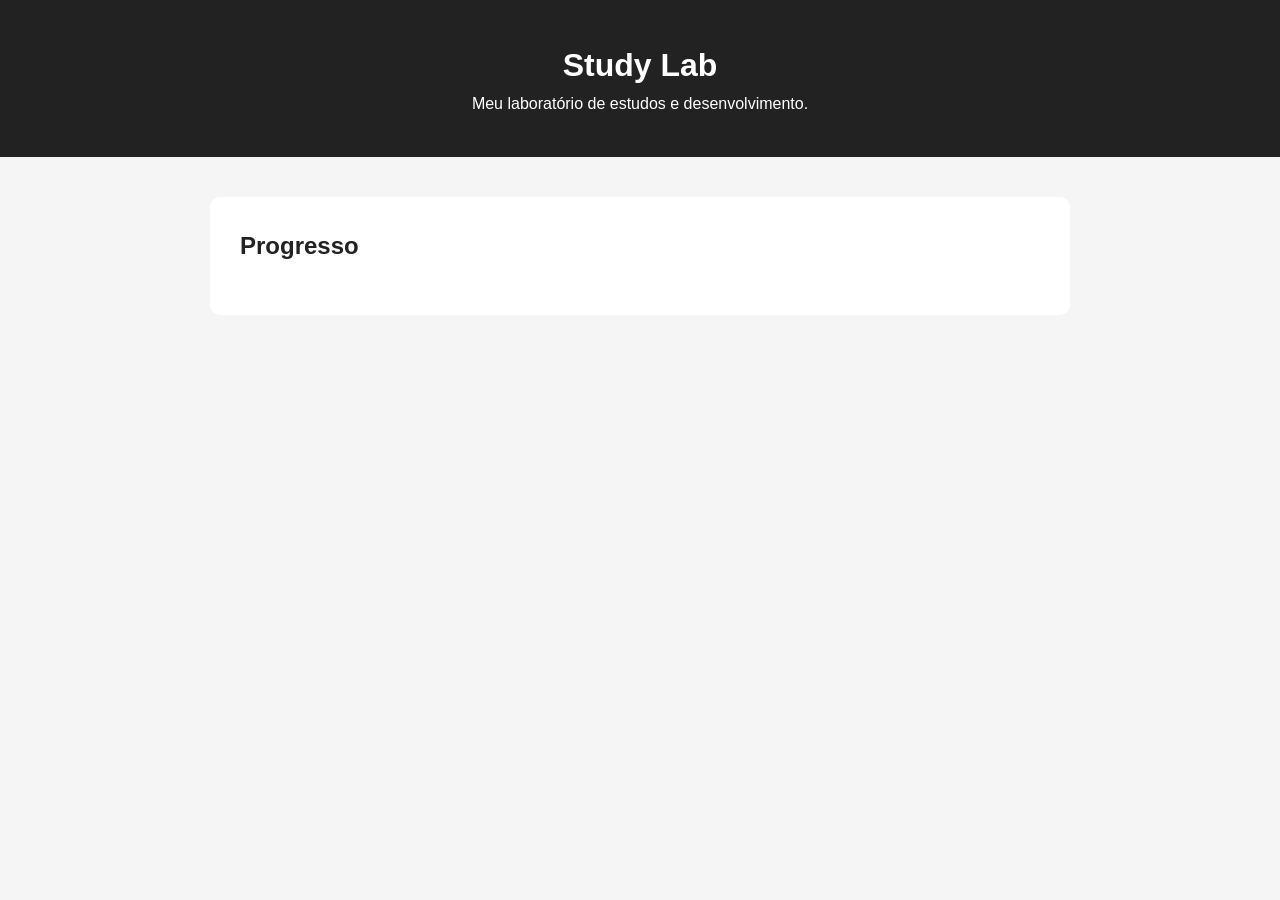
==== site/index.html @ 2f927104 "plano estudo estrutura" ====
<!DOCTYPE html>
<html lang="pt-BR">
<head>
    <meta charset="UTF-8">
    <meta name="viewport" content="width=device-width, initial-scale=1.0">

    <title>Study Lab</title>

    <link rel="stylesheet" href="style.css">
</head>

<body>

    <header>
        <h1>Study Lab</h1>
        <p>Meu laboratório de estudos e desenvolvimento.</p>
    </header>

    <main>

        <section>
            <h2>Progresso</h2>

            <div id="progress-container">
                <!-- O JavaScript vai inserir os dados aqui -->
            </div>
        </section>

    </main>

    <script src="script.js"></script>

</body>
</html>
---- site/style.css ----
* {
    box-sizing: border-box;
    margin: 0;
    padding: 0;
}

body {
    font-family: Arial, sans-serif;
    background: #f5f5f5;
    color: #222;
    line-height: 1.6;
}

header {
    padding: 40px 20px;
    text-align: center;
    background: #222;
    color: white;
}

main {
    max-width: 900px;
    margin: 40px auto;
    padding: 0 20px;
}

section {
    background: white;
    padding: 30px;
    border-radius: 10px;
}

h2 {
    margin-bottom: 20px;
}
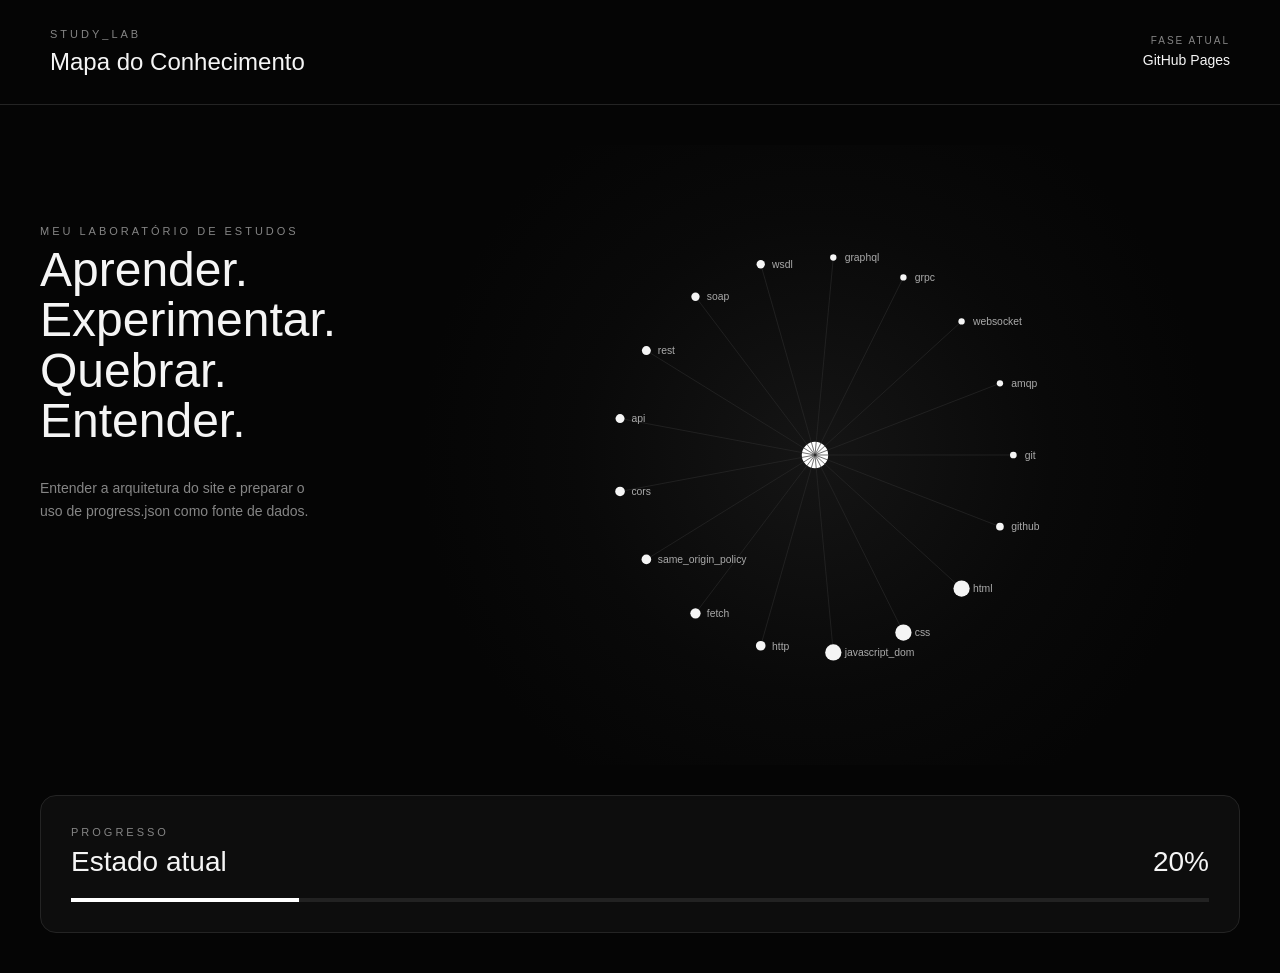
==== commit fa4067f3: "estrutura site" ====
--- a/site/index.html
+++ b/site/index.html
@@ -1,5 +1,6 @@
 <!DOCTYPE html>
 <html lang="pt-BR">
+
 <head>
     <meta charset="UTF-8">
     <meta name="viewport" content="width=device-width, initial-scale=1.0">
@@ -11,24 +12,77 @@
 
 <body>
 
-    <header>
-        <h1>Study Lab</h1>
-        <p>Meu laboratório de estudos e desenvolvimento.</p>
+    <header class="topbar">
+        <div>
+            <span class="label">STUDY_LAB</span>
+            <h1>Mapa do Conhecimento</h1>
+        </div>
+
+        <div class="phase-info">
+            <span>FASE ATUAL</span>
+            <strong id="phase-name">Carregando...</strong>
+        </div>
     </header>
+
 
     <main>
 
-        <section>
-            <h2>Progresso</h2>
+        <section class="hero">
 
-            <div id="progress-container">
-                <!-- O JavaScript vai inserir os dados aqui -->
+            <div class="hero-text">
+                <span class="label">MEU LABORATÓRIO DE ESTUDOS</span>
+
+                <h2>
+                    Aprender.<br>
+                    Experimentar.<br>
+                    Quebrar.<br>
+                    Entender.
+                </h2>
+
+                <p id="current-focus">
+                    Carregando estado atual...
+                </p>
             </div>
+
+
+            <div class="knowledge-map">
+
+                <svg id="knowledge-graph" viewBox="0 0 900 600">
+                    <!--
+                        O JavaScript vai criar:
+                        - conexões
+                        - nós
+                        - textos
+                    -->
+                </svg>
+
+            </div>
+
+        </section>
+
+
+        <section class="progress-section">
+
+            <div class="section-header">
+                <div>
+                    <span class="label">PROGRESSO</span>
+                    <h2>Estado atual</h2>
+                </div>
+
+                <strong id="progress-value">0%</strong>
+            </div>
+
+            <div class="progress-bar">
+                <div id="progress-fill"></div>
+            </div>
+
         </section>
 
     </main>
 
+
     <script src="script.js"></script>
 
 </body>
-</html>+
+</html>
--- a/site/style.css
+++ b/site/style.css
@@ -4,32 +4,263 @@
     padding: 0;
 }
 
+:root {
+    --background: #050505;
+    --surface: #0d0d0d;
+    --text: #f5f5f5;
+    --muted: #858585;
+    --line: #242424;
+    --accent: #ffffff;
+}
+
 body {
     font-family: Arial, sans-serif;
-    background: #f5f5f5;
-    color: #222;
-    line-height: 1.6;
-}
-
-header {
-    padding: 40px 20px;
-    text-align: center;
+    background: var(--background);
+    color: var(--text);
+    min-height: 100vh;
+}
+
+
+/* =========================
+   HEADER
+========================= */
+
+.topbar {
+    width: 100%;
+    padding: 28px 50px;
+
+    display: flex;
+    justify-content: space-between;
+    align-items: center;
+
+    border-bottom: 1px solid var(--line);
+}
+
+.label {
+    display: block;
+
+    font-size: 11px;
+    letter-spacing: 3px;
+    color: var(--muted);
+
+    margin-bottom: 8px;
+}
+
+.topbar h1 {
+    font-size: 24px;
+    font-weight: 400;
+}
+
+.phase-info {
+    text-align: right;
+}
+
+.phase-info span {
+    display: block;
+
+    font-size: 10px;
+    letter-spacing: 2px;
+    color: var(--muted);
+
+    margin-bottom: 5px;
+}
+
+.phase-info strong {
+    font-size: 14px;
+    font-weight: 400;
+}
+
+
+/* =========================
+   MAIN
+========================= */
+
+main {
+    max-width: 1500px;
+    margin: auto;
+    padding: 40px;
+}
+
+
+/* =========================
+   HERO
+========================= */
+
+.hero {
+    min-height: 620px;
+
+    display: grid;
+    grid-template-columns: 320px 1fr;
+    gap: 30px;
+}
+
+
+/* =========================
+   HERO TEXT
+========================= */
+
+.hero-text {
+    padding-top: 80px;
+}
+
+.hero-text h2 {
+    font-size: 48px;
+    line-height: 1.05;
+    font-weight: 400;
+
+    margin-bottom: 30px;
+}
+
+.hero-text p {
+    max-width: 280px;
+
+    color: var(--muted);
+    font-size: 14px;
+    line-height: 1.7;
+}
+
+
+/* =========================
+   KNOWLEDGE GRAPH
+========================= */
+
+.knowledge-map {
+    position: relative;
+
+    min-height: 600px;
+
+    overflow: hidden;
+
+    background:
+        radial-gradient(
+            circle at center,
+            #151515 0%,
+            #090909 45%,
+            #050505 75%
+        );
+
+    border-radius: 20px;
+}
+
+#knowledge-graph {
+    width: 100%;
+    height: 100%;
+}
+
+
+/* =========================
+   GRAPH ELEMENTS
+========================= */
+
+.graph-line {
+    stroke: #2a2a2a;
+    stroke-width: 1;
+    opacity: 0.7;
+}
+
+.graph-node {
+    cursor: pointer;
+}
+
+.graph-node circle {
+    fill: #f5f5f5;
+}
+
+.graph-node text {
+    fill: #aaa;
+    font-size: 11px;
+
+    pointer-events: none;
+}
+
+.graph-node:hover circle {
+    fill: white;
+    r: 8;
+}
+
+.graph-node:hover text {
+    fill: white;
+}
+
+
+/* =========================
+   PROGRESS
+========================= */
+
+.progress-section {
+    margin-top: 30px;
+
+    padding: 30px;
+
+    background: var(--surface);
+    border: 1px solid var(--line);
+    border-radius: 16px;
+}
+
+.section-header {
+    display: flex;
+    justify-content: space-between;
+    align-items: end;
+
+    margin-bottom: 20px;
+}
+
+.section-header h2 {
+    font-size: 28px;
+    font-weight: 400;
+}
+
+#progress-value {
+    font-size: 28px;
+    font-weight: 400;
+}
+
+.progress-bar {
+    width: 100%;
+    height: 4px;
+
     background: #222;
-    color: white;
-}
-
-main {
-    max-width: 900px;
-    margin: 40px auto;
-    padding: 0 20px;
-}
-
-section {
+
+    overflow: hidden;
+}
+
+#progress-fill {
+    width: 0%;
+    height: 100%;
+
     background: white;
-    padding: 30px;
-    border-radius: 10px;
-}
-
-h2 {
-    margin-bottom: 20px;
-}+
+    transition: width 0.8s ease;
+}
+
+
+/* =========================
+   RESPONSIVE
+========================= */
+
+@media (max-width: 900px) {
+
+    .topbar {
+        padding: 25px;
+    }
+
+    main {
+        padding: 20px;
+    }
+
+    .hero {
+        grid-template-columns: 1fr;
+    }
+
+    .hero-text {
+        padding-top: 20px;
+    }
+
+    .hero-text h2 {
+        font-size: 38px;
+    }
+
+    .knowledge-map {
+        min-height: 500px;
+    }
+}
